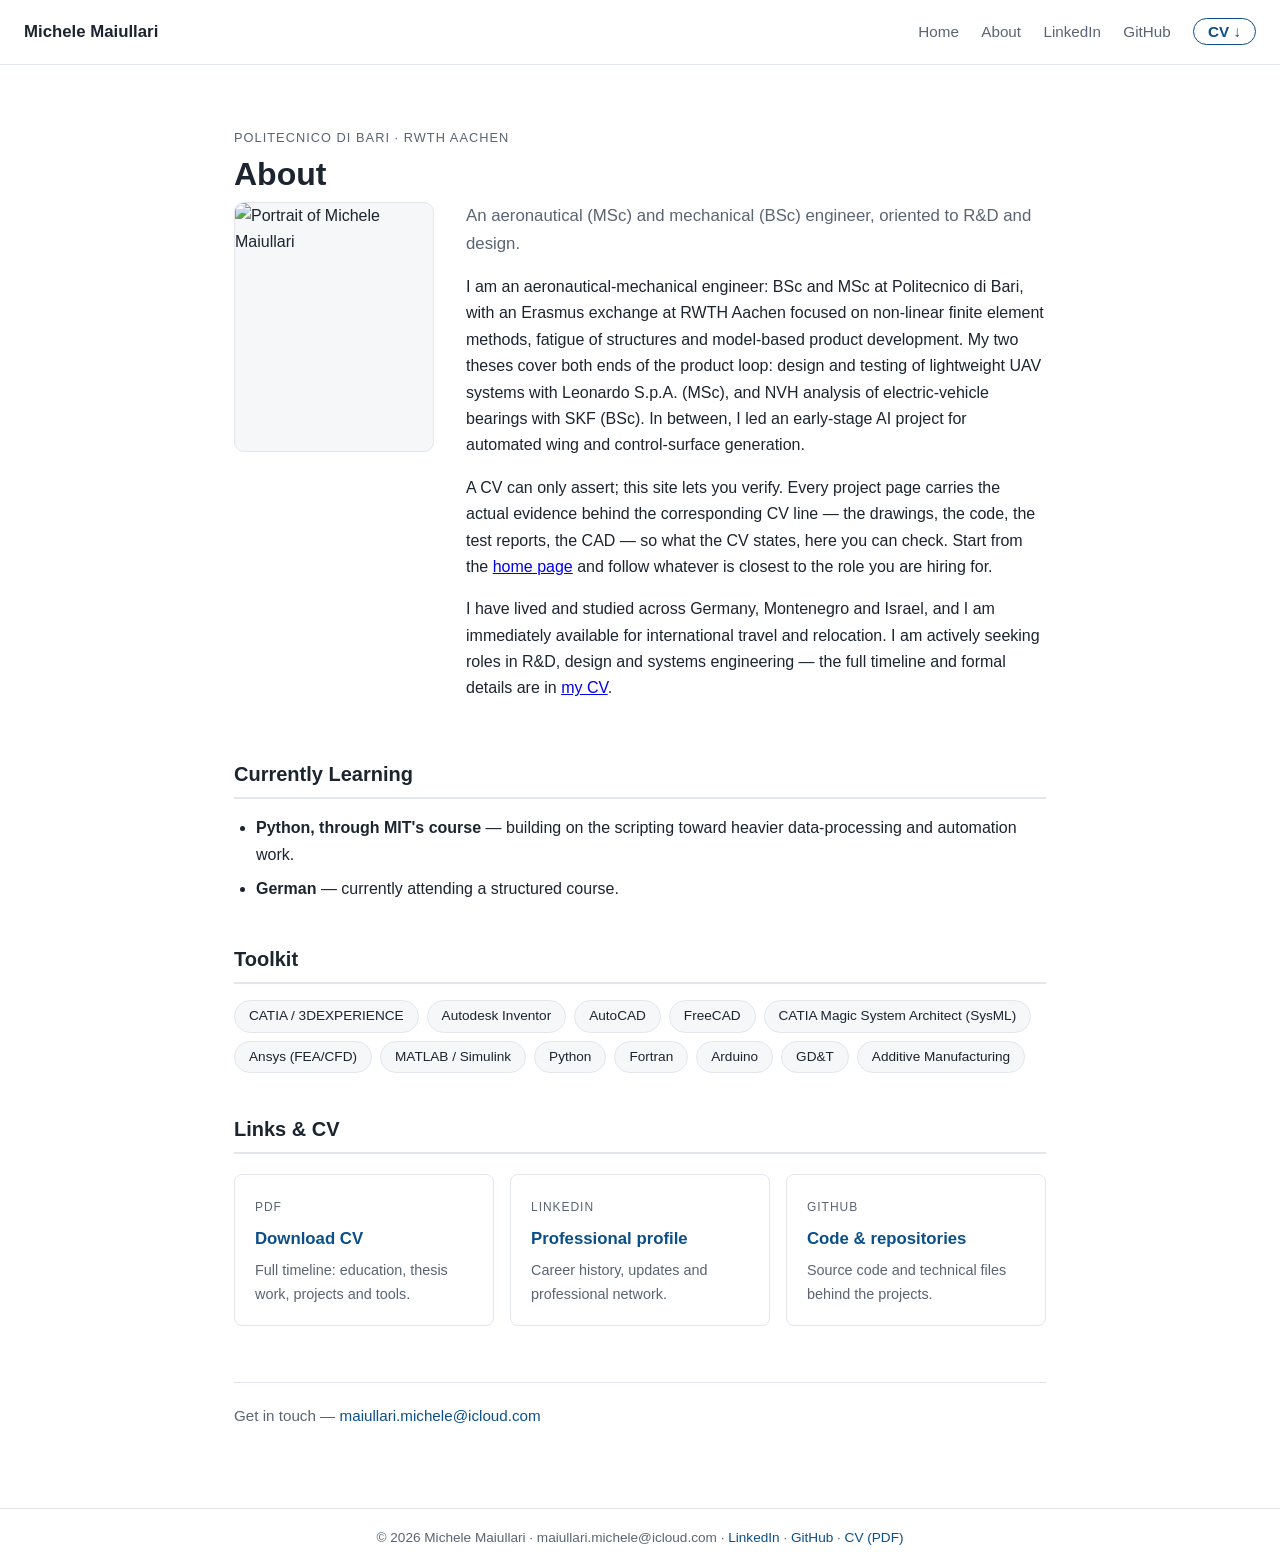
==== about.html @ ee55db24 "Add files via upload" ====
<!DOCTYPE html>
<html lang="en">
<head>
  <meta charset="UTF-8">
  <meta name="viewport" content="width=device-width, initial-scale=1.0">
  <meta name="description" content="About Michele Maiullari — aeronautical-mechanical engineer (MSc Politecnico di Bari, Erasmus RWTH Aachen). R&D, design and systems engineering, with a portfolio of verifiable project evidence.">
  <title>About — Michele Maiullari</title>
  <link rel="icon" type="image/svg+xml" href="assets/favicon.svg">
  <meta property="og:title" content="About — Michele Maiullari">
  <meta property="og:description" content="About Michele Maiullari — aeronautical-mechanical engineer (MSc Politecnico di Bari, Erasmus RWTH Aachen). R&D, design and systems engineering, with a portfolio of verifiable project evidence.">
  <meta property="og:type" content="website">
  <meta property="og:url" content="https://michelemaiullari.github.io/">
  <meta property="og:site_name" content="Michele Maiullari — Portfolio">
  <meta name="twitter:card" content="summary">
  <link rel="stylesheet" href="styles.css">
</head>
<body>

  <header class="site-header">
    <a class="site-title" href="index.html">Michele Maiullari</a>
        <nav>
      <a href="index.html">Home</a>
      <a href="about.html">About</a>
      <a href="https://www.linkedin.com/in/michelemaiullari/" target="_blank" rel="noopener">LinkedIn</a>
      <a href="https://github.com/michelemaiullari" target="_blank" rel="noopener">GitHub</a>
      <a class="nav-cv" href="assets/CV_Michele_Maiullari.pdf" target="_blank" rel="noopener">CV&nbsp;&darr;</a>
    </nav>
  </header>

  <main>

    <p class="context-line">Politecnico di Bari &middot; RWTH Aachen</p>

    <h1>About</h1>

    <div class="about-head">
      <img class="portrait" src="assets/profile.jpg"
           alt="Portrait of Michele Maiullari" width="420" height="520">
      <div class="about-intro">
<p class="subtitle">
      An aeronautical (MSc) and mechanical (BSc) engineer, oriented to R&amp;D and design.
    </p>

    <p>
      I am an aeronautical-mechanical engineer: BSc and MSc at Politecnico di Bari,
      with an Erasmus exchange at RWTH Aachen focused on non-linear finite element
      methods, fatigue of structures and model-based product development. My two
      theses cover both ends of the product loop: design and testing of lightweight
      UAV systems with Leonardo S.p.A. (MSc), and NVH analysis of electric-vehicle
      bearings with SKF (BSc). In between, I led an early-stage AI project for
      automated wing and control-surface generation.
    </p>

    <p>
      A CV can only assert; this site lets you verify. Every project page carries
      the actual evidence behind the corresponding CV line &mdash; the drawings,
      the code, the test reports, the CAD &mdash; so what the CV states, here you
      can check. Start from the <a href="index.html">home page</a> and follow
      whatever is closest to the role you are hiring for.
    </p>

    <p>
      I have lived and studied across Germany, Montenegro and Israel, and I am
      immediately available for international travel and relocation. I am actively
      seeking roles in R&amp;D, design and systems engineering &mdash; the full
      timeline and formal details are in <a href="assets/CV_Michele_Maiullari.pdf" target="_blank" rel="noopener">my CV</a>.
    </p>
      </div>
    </div>

    <h2>Currently Learning</h2>
  
    <ul>
      <li>
        <strong>Python, through MIT's course</strong> &mdash;
        building on the scripting
        toward heavier data-processing and automation work.
      </li>
      <li>
        <strong>German</strong> &mdash; currently attending a structured course.
      </li>
    </ul>

    <h2>Toolkit</h2>
    <div class="skills">
      <span>CATIA / 3DEXPERIENCE</span>
      <span>Autodesk Inventor</span>
      <span>AutoCAD</span>
      <span>FreeCAD</span>
      <span>CATIA Magic System Architect (SysML)</span>
      <span>Ansys (FEA/CFD)</span>
      <span>MATLAB / Simulink</span>
      <span>Python</span>
      <span>Fortran</span>
      <span>Arduino</span>
      <span>GD&amp;T</span>
      <span>Additive Manufacturing</span>
    </div>

    <h2>Links &amp; CV</h2>
    <div class="cards">
      <a class="card" href="assets/CV_Michele_Maiullari.pdf" target="_blank" rel="noopener">
        <span class="card-tag">PDF</span>
        <h3>Download CV</h3>
        <p>Full timeline: education, thesis work, projects and tools.</p>
      </a>
      <a class="card" href="https://www.linkedin.com/in/michelemaiullari/" target="_blank" rel="noopener">
        <span class="card-tag">LinkedIn</span>
        <h3>Professional profile</h3>
        <p>Career history, updates and professional network.</p>
      </a>
      <a class="card" href="https://github.com/michelemaiullari" target="_blank" rel="noopener">
        <span class="card-tag">GitHub</span>
        <h3>Code &amp; repositories</h3>
        <p>Source code and technical files behind the projects.</p>
      </a>
    </div>

    <div class="contact-strip">
      Get in touch &mdash;
      <a href="mailto:maiullari.michele@icloud.com">maiullari.michele@icloud.com</a>
    </div>

  </main>

    <footer>
    &copy; 2026 Michele Maiullari &middot; maiullari.michele@icloud.com &middot;
    <a href="https://www.linkedin.com/in/michelemaiullari/" target="_blank" rel="noopener">LinkedIn</a> &middot;
    <a href="https://github.com/michelemaiullari" target="_blank" rel="noopener">GitHub</a> &middot;
    <a href="assets/CV_Michele_Maiullari.pdf" target="_blank" rel="noopener">CV (PDF)</a>
  </footer>

</body>
</html>
---- styles.css ----
/* ============================================================
   Portfolio site — shared stylesheet
   File location: repository ROOT (next to index.html)
   ============================================================ */

:root {
  --accent: #0b4f8a;        /* aerospace navy */
  --ink: #1c2430;
  --muted: #5a6472;
  --line: #e3e7ec;
  --bg: #ffffff;
  --bg-soft: #f5f7f9;
  --banner-bg: #fff8e6;
  --banner-border: #e3c36a;
}

* { box-sizing: border-box; }

body {
  margin: 0;
  font-family: -apple-system, BlinkMacSystemFont, "Segoe UI", Roboto, Helvetica, Arial, sans-serif;
  color: var(--ink);
  background: var(--bg);
  line-height: 1.65;
}

/* ---------- Header / navigation ---------- */

.site-header {
  border-bottom: 1px solid var(--line);
  padding: 18px 24px;
  display: flex;
  justify-content: space-between;
  align-items: center;
  flex-wrap: wrap;
  gap: 10px;
}

.site-title {
  font-weight: 700;
  text-decoration: none;
  color: var(--ink);
  font-size: 1.05rem;
}

.site-header nav a {
  margin-left: 18px;
  text-decoration: none;
  color: var(--muted);
  font-size: 0.95rem;
}

.site-header nav a:hover { color: var(--accent); }

/* ---------- Page layout ---------- */

main {
  max-width: 860px;
  margin: 0 auto;
  padding: 40px 24px 80px;
}

.breadcrumb a {
  text-decoration: none;
  color: var(--muted);
  font-size: 0.9rem;
}

.breadcrumb a:hover { color: var(--accent); }

.context-line {
  color: var(--muted);
  text-transform: uppercase;
  letter-spacing: 0.08em;
  font-size: 0.8rem;
  margin: 22px 0 4px;
}

h1 {
  font-size: 2rem;
  line-height: 1.25;
  margin: 6px 0 8px;
}

.subtitle {
  color: var(--muted);
  font-size: 1.05rem;
  margin-top: 0;
}

h2 {
  font-size: 1.25rem;
  margin-top: 40px;
  border-bottom: 2px solid var(--line);
  padding-bottom: 6px;
}

ul { padding-left: 22px; }
li { margin-bottom: 8px; }

/* ---------- NDA / confidentiality banner ---------- */

.nda-banner {
  background: var(--banner-bg);
  border: 1px solid var(--banner-border);
  border-left: 5px solid var(--banner-border);
  border-radius: 6px;
  padding: 14px 18px;
  margin: 28px 0 8px;
  font-size: 0.95rem;
}

/* ---------- Skills chips ---------- */

.skills { display: flex; flex-wrap: wrap; gap: 8px; }

.skills span {
  background: var(--bg-soft);
  border: 1px solid var(--line);
  border-radius: 999px;
  padding: 4px 14px;
  font-size: 0.85rem;
  color: var(--ink);
}

/* ---------- Project gallery ---------- */

.gallery {
  display: grid;
  grid-template-columns: repeat(auto-fit, minmax(min(360px, 100%), 1fr));
  gap: 1.5rem;
  margin: 2rem 0;
}

.gallery figure {
  margin: 0;
  border: 1px solid #d9dee6;
  border-radius: 8px;
  overflow: hidden;
  background: #f7f9fb;
}

.gallery img {
  display: block;
  width: 100%;
  height: auto;
}

.gallery figcaption {
  padding: 0.6rem 1rem;
  font-size: 0.9rem;
  color: #5a6572;
  border-top: 1px solid #e6eaf0;
}

/* ---------- Notes and contact ---------- */

.muted-note {
  color: var(--muted);
  font-size: 0.9rem;
  font-style: italic;
}

.contact-strip {
  margin-top: 56px;
  padding-top: 20px;
  border-top: 1px solid var(--line);
  color: var(--muted);
  font-size: 0.95rem;
}

.contact-strip a { color: var(--accent); text-decoration: none; }
.contact-strip a:hover { text-decoration: underline; }

footer {
  border-top: 1px solid var(--line);
  color: var(--muted);
  text-align: center;
  padding: 18px;
  font-size: 0.85rem;
}

/* ---------- Homepage cards ---------- */

.cards {
  display: grid;
  grid-template-columns: repeat(auto-fit, minmax(240px, 1fr));
  gap: 16px;
  margin-top: 20px;
}

.card {
  display: block;
  border: 1px solid var(--line);
  border-radius: 8px;
  padding: 18px 20px;
  text-decoration: none;
  color: var(--ink);
  background: var(--bg);
  transition: border-color .15s ease, box-shadow .15s ease;
}

.card:hover {
  border-color: var(--accent);
  box-shadow: 0 2px 10px rgba(11, 79, 138, 0.08);
}

.card-tag {
  font-size: 0.75rem;
  text-transform: uppercase;
  letter-spacing: 0.08em;
  color: var(--muted);
}

.card h3 {
  margin: 6px 0;
  font-size: 1.05rem;
  color: var(--accent);
}

.card p {
  margin: 0;
  font-size: 0.9rem;
  color: var(--muted);
}

/* ---------- Nav: chip CV ---------- */

.site-header nav a.nav-cv {
  border: 1.5px solid var(--accent);
  color: var(--accent);
  padding: 4px 14px;
  border-radius: 999px;
  font-weight: 600;
}

.site-header nav a.nav-cv:hover {
  background: var(--accent);
  color: #fff;
}

/* ---------- Footer link ---------- */

footer a { color: var(--accent); text-decoration: none; }
footer a:hover { text-decoration: underline; }

/* ---------- About: foto profilo ---------- */

.about-head {
  display: flex;
  gap: 32px;
  align-items: flex-start;
  flex-wrap: wrap;
  margin-bottom: 10px;
}

.portrait {
  width: 200px;
  height: 250px;
  object-fit: cover;
  object-position: center 20%;
  border-radius: 10px;
  border: 1px solid var(--line);
  background: var(--bg-soft);
}

.about-intro { flex: 1 1 320px; }
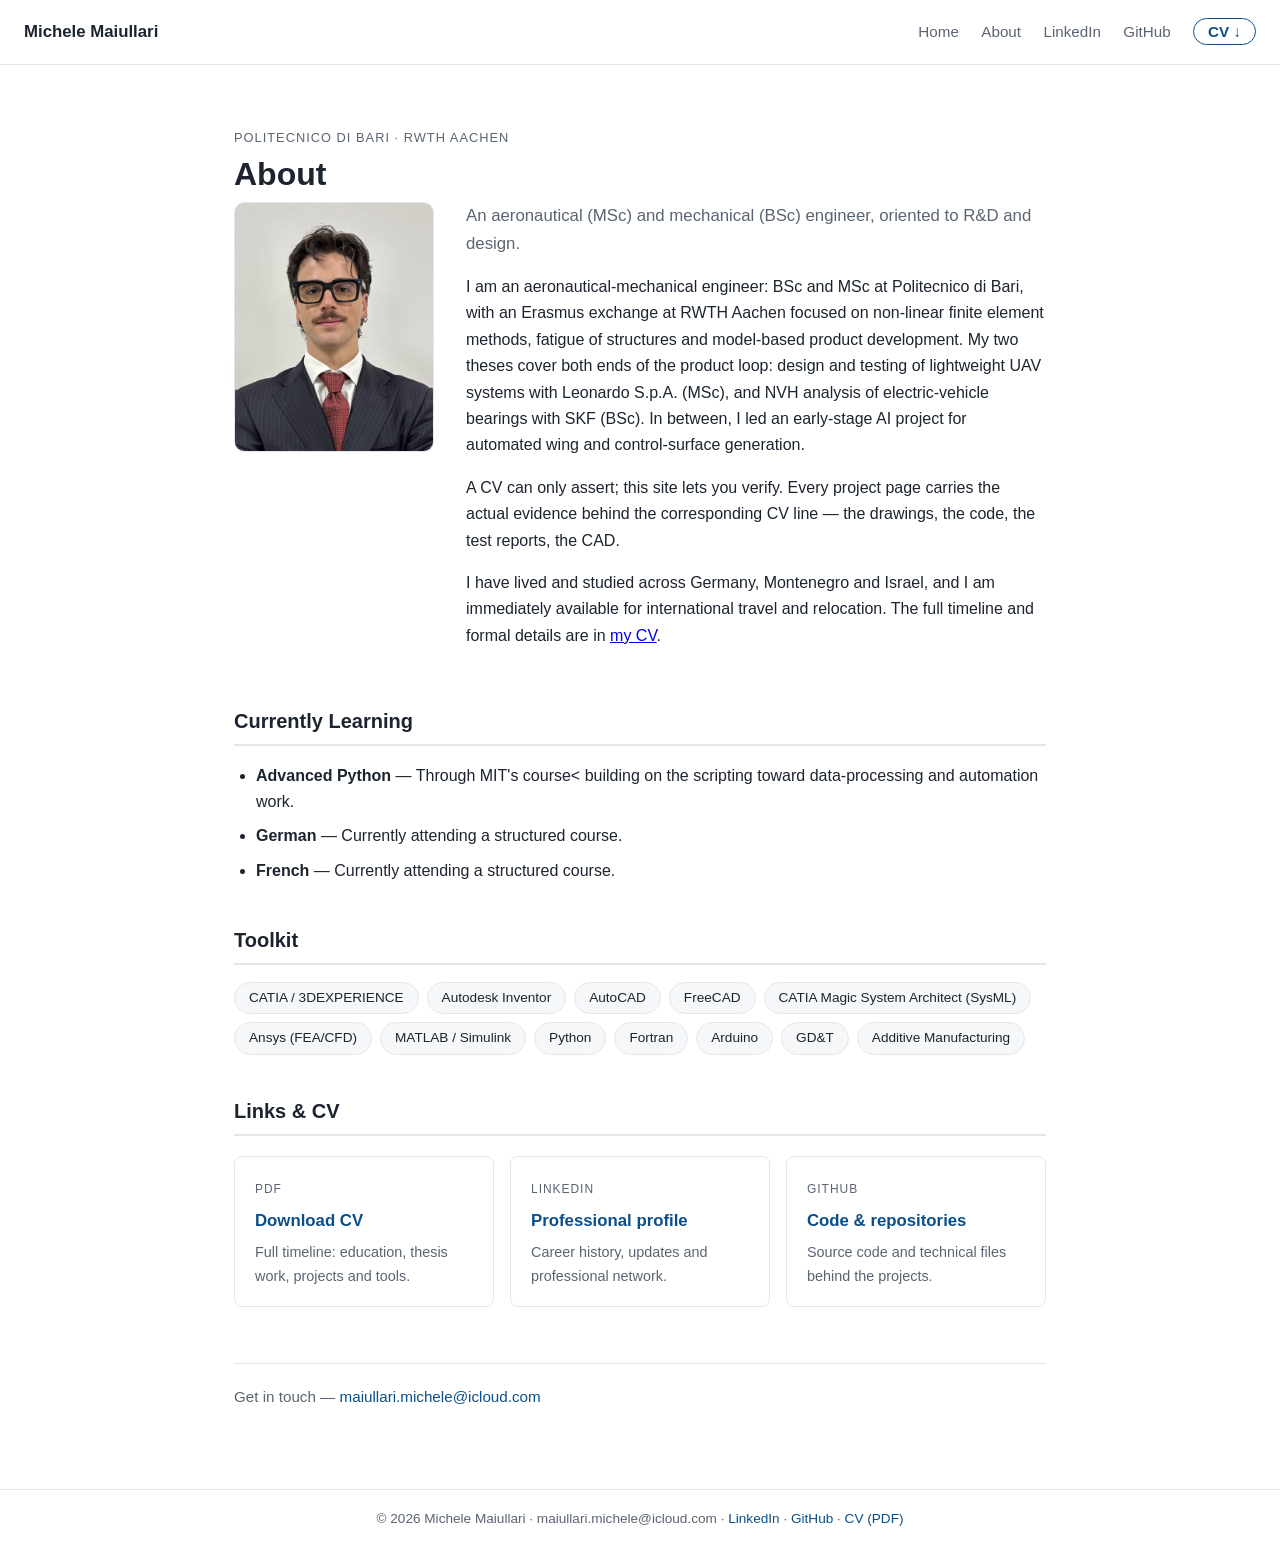
==== commit f7ace518: "Update about.html" ====
--- a/about.html
+++ b/about.html
@@ -54,15 +54,12 @@
     <p>
       A CV can only assert; this site lets you verify. Every project page carries
       the actual evidence behind the corresponding CV line &mdash; the drawings,
-      the code, the test reports, the CAD &mdash; so what the CV states, here you
-      can check. Start from the <a href="index.html">home page</a> and follow
-      whatever is closest to the role you are hiring for.
+      the code, the test reports, the CAD.
     </p>
 
     <p>
       I have lived and studied across Germany, Montenegro and Israel, and I am
-      immediately available for international travel and relocation. I am actively
-      seeking roles in R&amp;D, design and systems engineering &mdash; the full
+      immediately available for international travel and relocation. The full
       timeline and formal details are in <a href="assets/CV_Michele_Maiullari.pdf" target="_blank" rel="noopener">my CV</a>.
     </p>
       </div>
@@ -72,12 +69,16 @@
   
     <ul>
       <li>
-        <strong>Python, through MIT's course</strong> &mdash;
-        building on the scripting
-        toward heavier data-processing and automation work.
+        <strong>Advanced Python</strong> &mdash;
+        Through MIT's course< building on the scripting
+        toward data-processing and automation work.
       </li>
       <li>
-        <strong>German</strong> &mdash; currently attending a structured course.
+        <strong>German</strong> &mdash; Currently attending a structured course.
+      </li>
+
+      <li>
+        <strong>French</strong> &mdash; Currently attending a structured course.
       </li>
     </ul>
 
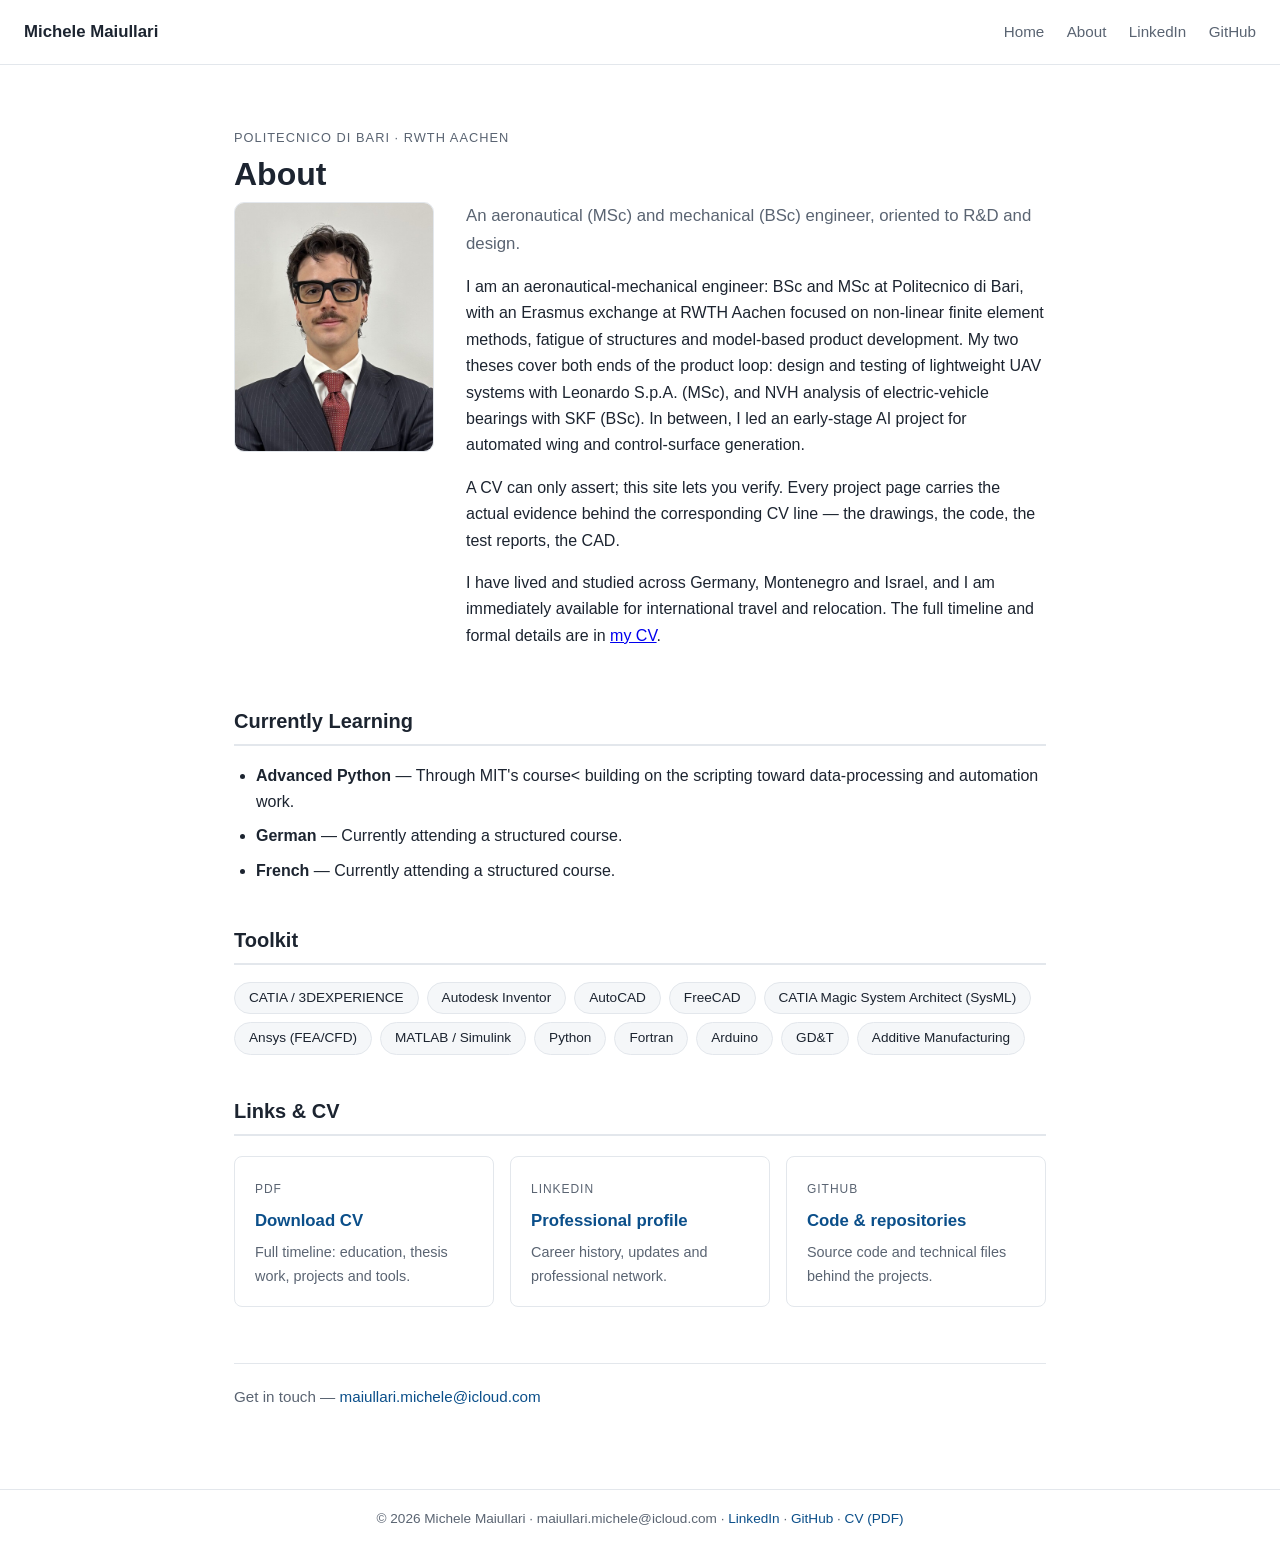
==== commit 8c957802: "Update about.html" ====
--- a/about.html
+++ b/about.html
@@ -23,7 +23,6 @@
       <a href="about.html">About</a>
       <a href="https://www.linkedin.com/in/michelemaiullari/" target="_blank" rel="noopener">LinkedIn</a>
       <a href="https://github.com/michelemaiullari" target="_blank" rel="noopener">GitHub</a>
-      <a class="nav-cv" href="assets/CV_Michele_Maiullari.pdf" target="_blank" rel="noopener">CV&nbsp;&darr;</a>
     </nav>
   </header>
 
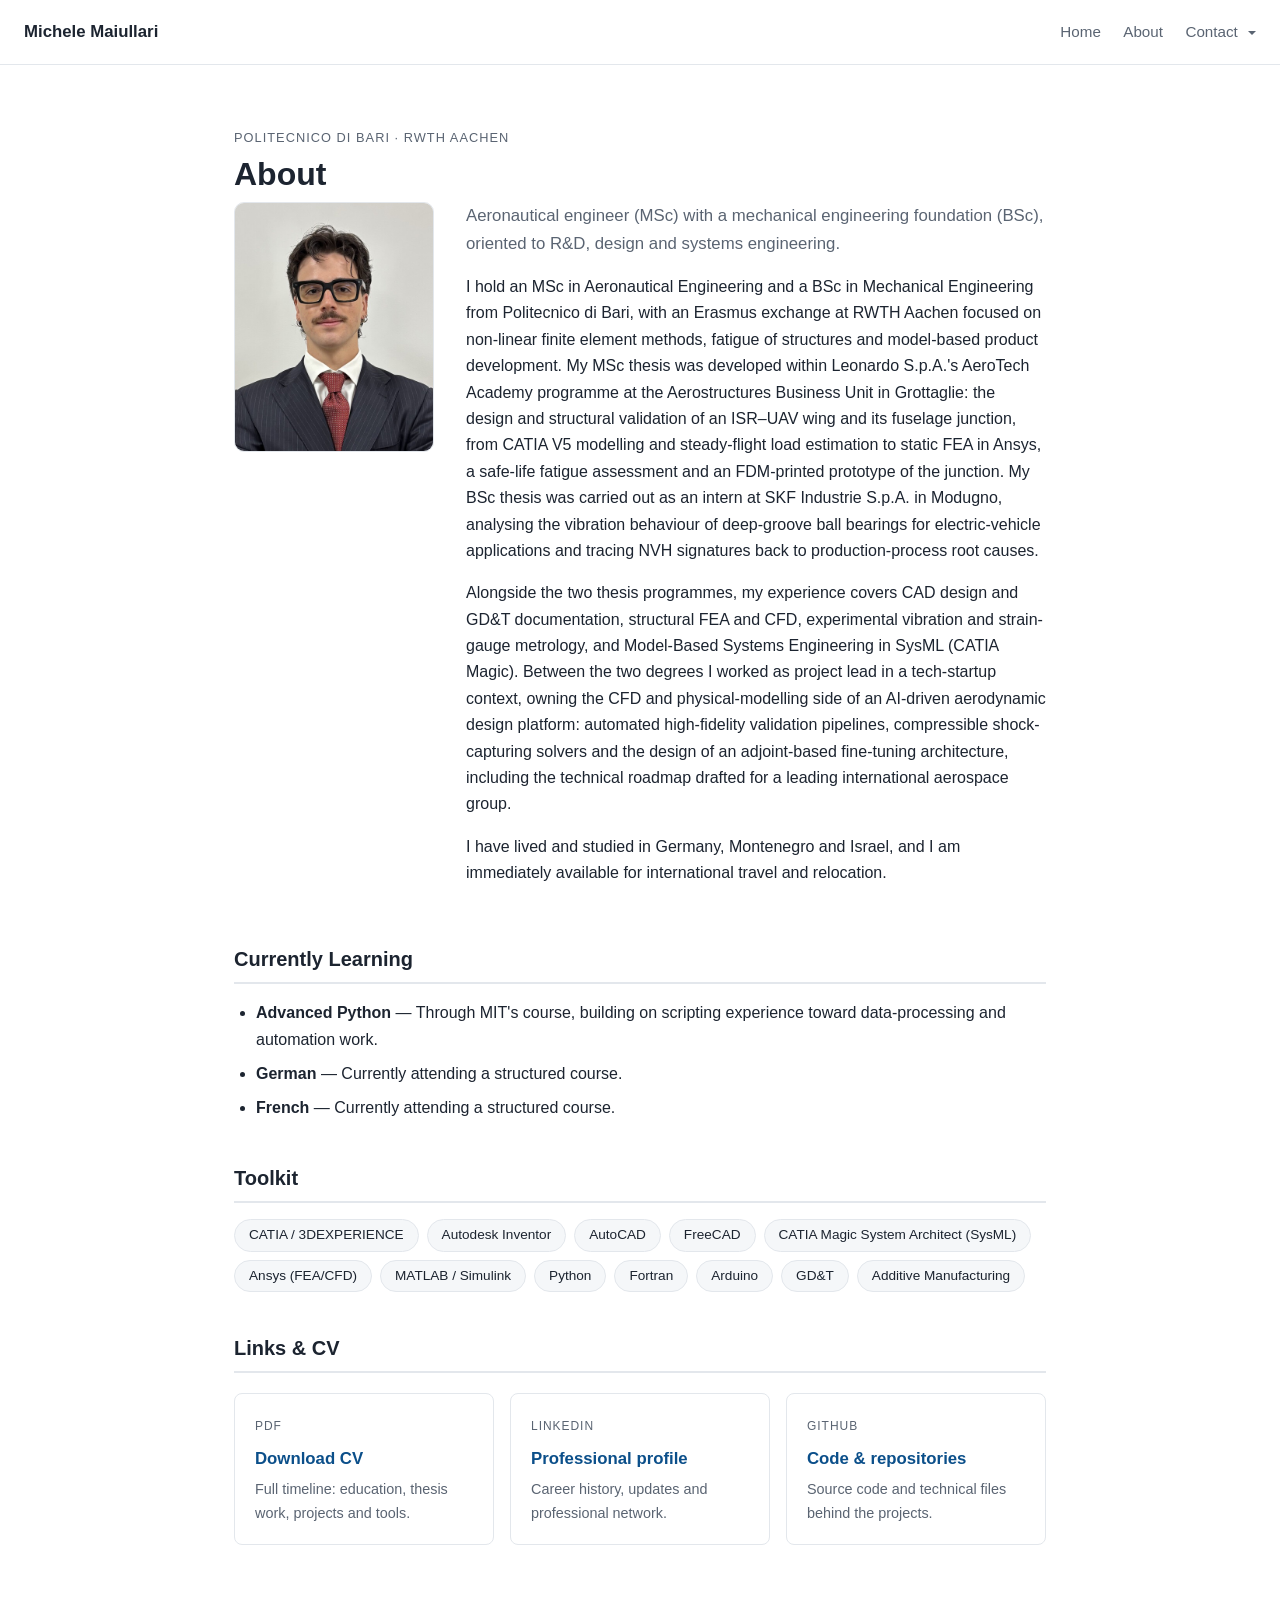
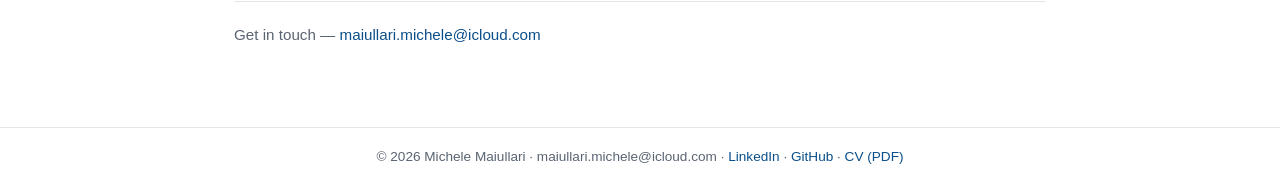
==== commit 8a82969b: "Add files via upload" ====
--- a/about.html
+++ b/about.html
@@ -3,11 +3,11 @@
 <head>
   <meta charset="UTF-8">
   <meta name="viewport" content="width=device-width, initial-scale=1.0">
-  <meta name="description" content="About Michele Maiullari — aeronautical-mechanical engineer (MSc Politecnico di Bari, Erasmus RWTH Aachen). R&D, design and systems engineering, with a portfolio of verifiable project evidence.">
+  <meta name="description" content="About Michele Maiullari — aeronautical engineer (MSc, Politecnico di Bari) with a mechanical engineering foundation (BSc) and an Erasmus exchange at RWTH Aachen. Design, structural analysis and systems engineering experience across aerospace and industrial R&D.">
   <title>About — Michele Maiullari</title>
   <link rel="icon" type="image/svg+xml" href="assets/favicon.svg">
   <meta property="og:title" content="About — Michele Maiullari">
-  <meta property="og:description" content="About Michele Maiullari — aeronautical-mechanical engineer (MSc Politecnico di Bari, Erasmus RWTH Aachen). R&D, design and systems engineering, with a portfolio of verifiable project evidence.">
+  <meta property="og:description" content="About Michele Maiullari — aeronautical engineer (MSc, Politecnico di Bari) with a mechanical engineering foundation (BSc) and an Erasmus exchange at RWTH Aachen. Design, structural analysis and systems engineering experience across aerospace and industrial R&D.">
   <meta property="og:type" content="website">
   <meta property="og:url" content="https://michelemaiullari.github.io/">
   <meta property="og:site_name" content="Michele Maiullari — Portfolio">
@@ -18,11 +18,19 @@
 
   <header class="site-header">
     <a class="site-title" href="index.html">Michele Maiullari</a>
-        <nav>
+    <nav>
       <a href="index.html">Home</a>
       <a href="about.html">About</a>
-      <a href="https://www.linkedin.com/in/michelemaiullari/" target="_blank" rel="noopener">LinkedIn</a>
-      <a href="https://github.com/michelemaiullari" target="_blank" rel="noopener">GitHub</a>
+      <div class="nav-contact">
+        <button class="nav-contact-toggle" type="button" aria-expanded="false" aria-controls="contact-menu">
+          Contact
+        </button>
+        <div class="nav-contact-menu" id="contact-menu">
+          <a href="https://www.linkedin.com/in/michelemaiullari/" target="_blank" rel="noopener">LinkedIn</a>
+          <a href="https://github.com/michelemaiullari" target="_blank" rel="noopener">GitHub</a>
+          <a href="mailto:maiullari.michele@icloud.com">Contact me</a>
+        </div>
+      </div>
     </nav>
   </header>
 
@@ -36,41 +44,57 @@
       <img class="portrait" src="assets/profile.jpg"
            alt="Portrait of Michele Maiullari" width="420" height="520">
       <div class="about-intro">
-<p class="subtitle">
-      An aeronautical (MSc) and mechanical (BSc) engineer, oriented to R&amp;D and design.
-    </p>
+        <p class="subtitle">
+          Aeronautical engineer (MSc) with a mechanical engineering
+          foundation (BSc), oriented to R&amp;D, design and systems
+          engineering.
+        </p>
 
-    <p>
-      I am an aeronautical-mechanical engineer: BSc and MSc at Politecnico di Bari,
-      with an Erasmus exchange at RWTH Aachen focused on non-linear finite element
-      methods, fatigue of structures and model-based product development. My two
-      theses cover both ends of the product loop: design and testing of lightweight
-      UAV systems with Leonardo S.p.A. (MSc), and NVH analysis of electric-vehicle
-      bearings with SKF (BSc). In between, I led an early-stage AI project for
-      automated wing and control-surface generation.
-    </p>
+        <p>
+          I hold an MSc in Aeronautical Engineering and a BSc in Mechanical
+          Engineering from Politecnico di Bari, with an Erasmus exchange at
+          RWTH Aachen focused on non-linear finite element methods, fatigue
+          of structures and model-based product development. My MSc thesis
+          was developed within Leonardo S.p.A.'s AeroTech Academy programme
+          at the Aerostructures Business Unit in Grottaglie: the design and
+          structural validation of an ISR&ndash;UAV wing and its fuselage
+          junction, from CATIA V5 modelling and steady-flight load
+          estimation to static FEA in Ansys, a safe-life fatigue assessment
+          and an FDM-printed prototype of the junction. My BSc thesis was
+          carried out as an intern at SKF Industrie S.p.A. in Modugno,
+          analysing the vibration behaviour of deep-groove ball bearings
+          for electric-vehicle applications and tracing NVH signatures back
+          to production-process root causes.
+        </p>
 
-    <p>
-      A CV can only assert; this site lets you verify. Every project page carries
-      the actual evidence behind the corresponding CV line &mdash; the drawings,
-      the code, the test reports, the CAD.
-    </p>
+        <p>
+          Alongside the two thesis programmes, my experience covers CAD
+          design and GD&amp;T documentation, structural FEA and CFD,
+          experimental vibration and strain-gauge metrology, and
+          Model-Based Systems Engineering in SysML (CATIA Magic). Between
+          the two degrees I worked as project lead in a tech-startup
+          context, owning the CFD and physical-modelling side of an
+          AI-driven aerodynamic design platform: automated high-fidelity
+          validation pipelines, compressible shock-capturing solvers and
+          the design of an adjoint-based fine-tuning architecture,
+          including the technical roadmap drafted for a leading
+          international aerospace group.
+        </p>
 
-    <p>
-      I have lived and studied across Germany, Montenegro and Israel, and I am
-      immediately available for international travel and relocation. The full
-      timeline and formal details are in <a href="assets/CV_Michele_Maiullari.pdf" target="_blank" rel="noopener">my CV</a>.
-    </p>
+        <p>
+          I have lived and studied in Germany, Montenegro and Israel, and I
+          am immediately available for international travel and relocation.
+        </p>
       </div>
     </div>
 
     <h2>Currently Learning</h2>
-  
+
     <ul>
       <li>
         <strong>Advanced Python</strong> &mdash;
-        Through MIT's course< building on the scripting
-        toward data-processing and automation work.
+        Through MIT's course, building on scripting experience toward
+        data-processing and automation work.
       </li>
       <li>
         <strong>German</strong> &mdash; Currently attending a structured course.
@@ -123,12 +147,46 @@
 
   </main>
 
-    <footer>
+  <footer>
     &copy; 2026 Michele Maiullari &middot; maiullari.michele@icloud.com &middot;
     <a href="https://www.linkedin.com/in/michelemaiullari/" target="_blank" rel="noopener">LinkedIn</a> &middot;
     <a href="https://github.com/michelemaiullari" target="_blank" rel="noopener">GitHub</a> &middot;
     <a href="assets/CV_Michele_Maiullari.pdf" target="_blank" rel="noopener">CV (PDF)</a>
   </footer>
 
+  <script>
+  (function () {
+    var box = document.querySelector('.nav-contact');
+    var toggle = document.querySelector('.nav-contact-toggle');
+    if (!box || !toggle) { return; }
+    function setOpen(open) {
+      box.classList.toggle('open', open);
+      toggle.setAttribute('aria-expanded', open ? 'true' : 'false');
+    }
+    toggle.addEventListener('click', function (e) {
+      e.preventDefault();
+      e.stopPropagation();
+      setOpen(!box.classList.contains('open'));
+    });
+    document.addEventListener('click', function (e) {
+      if (!box.contains(e.target)) { setOpen(false); }
+    });
+    document.addEventListener('keydown', function (e) {
+      if (e.key === 'Escape') {
+        setOpen(false);
+        toggle.blur();
+      }
+    });
+    box.addEventListener('focusout', function (e) {
+      if (box.contains(e.relatedTarget)) { return; }
+      setOpen(false);
+    });
+    if (window.matchMedia && window.matchMedia('(hover: hover) and (pointer: fine)').matches) {
+      box.addEventListener('mouseenter', function () { setOpen(true); });
+      box.addEventListener('mouseleave', function () { setOpen(false); });
+    }
+  })();
+  </script>
+
 </body>
 </html>
--- a/styles.css
+++ b/styles.css
@@ -34,6 +34,12 @@
   align-items: center;
   flex-wrap: wrap;
   gap: 10px;
+  /* Always-on-top navigation: same look, same size, same colours —
+     the bar simply stays visible and interactive while scrolling. */
+  position: sticky;
+  top: 0;
+  z-index: 1000;
+  background: var(--bg);
 }
 
 .site-title {
@@ -51,6 +57,96 @@
 }
 
 .site-header nav a:hover { color: var(--accent); }
+
+/* ---------- Nav: "Contact" dropdown ---------- */
+
+.nav-contact {
+  position: relative;
+  display: inline-block;
+  margin-left: 18px;
+}
+
+.nav-contact-toggle {
+  background: none;
+  border: none;
+  padding: 0;
+  margin: 0;
+  font-family: inherit;
+  font-size: 0.95rem;
+  line-height: 1.65;
+  color: var(--muted);
+  cursor: pointer;
+  appearance: none;
+  -webkit-appearance: none;
+}
+
+.nav-contact-toggle:hover,
+.nav-contact.open .nav-contact-toggle { color: var(--accent); }
+
+.nav-contact-toggle::after {
+  content: "";
+  display: inline-block;
+  width: 0;
+  height: 0;
+  margin-left: 6px;
+  vertical-align: middle;
+  border-left: 4px solid transparent;
+  border-right: 4px solid transparent;
+  border-top: 4px solid currentColor;
+}
+
+.nav-contact.open .nav-contact-toggle::after { transform: rotate(180deg); }
+
+/* Invisible hover bridge over the 8px gap between toggle and menu, so on
+   desktop the pointer can travel from "Contact" into the menu without
+   triggering mouseleave. */
+.nav-contact::after {
+  content: "";
+  position: absolute;
+  top: 100%;
+  right: 0;
+  width: 180px;
+  height: 8px;
+}
+
+.nav-contact-menu {
+  position: absolute;
+  top: calc(100% + 8px);
+  right: 0;
+  min-width: 180px;
+  background: var(--bg);
+  border: 1px solid var(--line);
+  border-radius: 8px;
+  box-shadow: 0 8px 24px rgba(28, 36, 48, 0.12);
+  padding: 6px 0;
+  opacity: 0;
+  visibility: hidden;
+  pointer-events: none;
+  transform: translateY(-6px);
+  transition: opacity .15s ease, transform .15s ease;
+  z-index: 1100;
+}
+
+.nav-contact.open .nav-contact-menu {
+  opacity: 1;
+  visibility: visible;
+  pointer-events: auto;
+  transform: translateY(0);
+}
+
+.site-header .nav-contact-menu a {
+  display: block;
+  margin: 0;
+  padding: 8px 16px;
+  font-size: 0.9rem;
+  color: var(--ink);
+  white-space: nowrap;
+}
+
+.site-header .nav-contact-menu a:hover {
+  background: var(--bg-soft);
+  color: var(--accent);
+}
 
 /* ---------- Page layout ---------- */
 
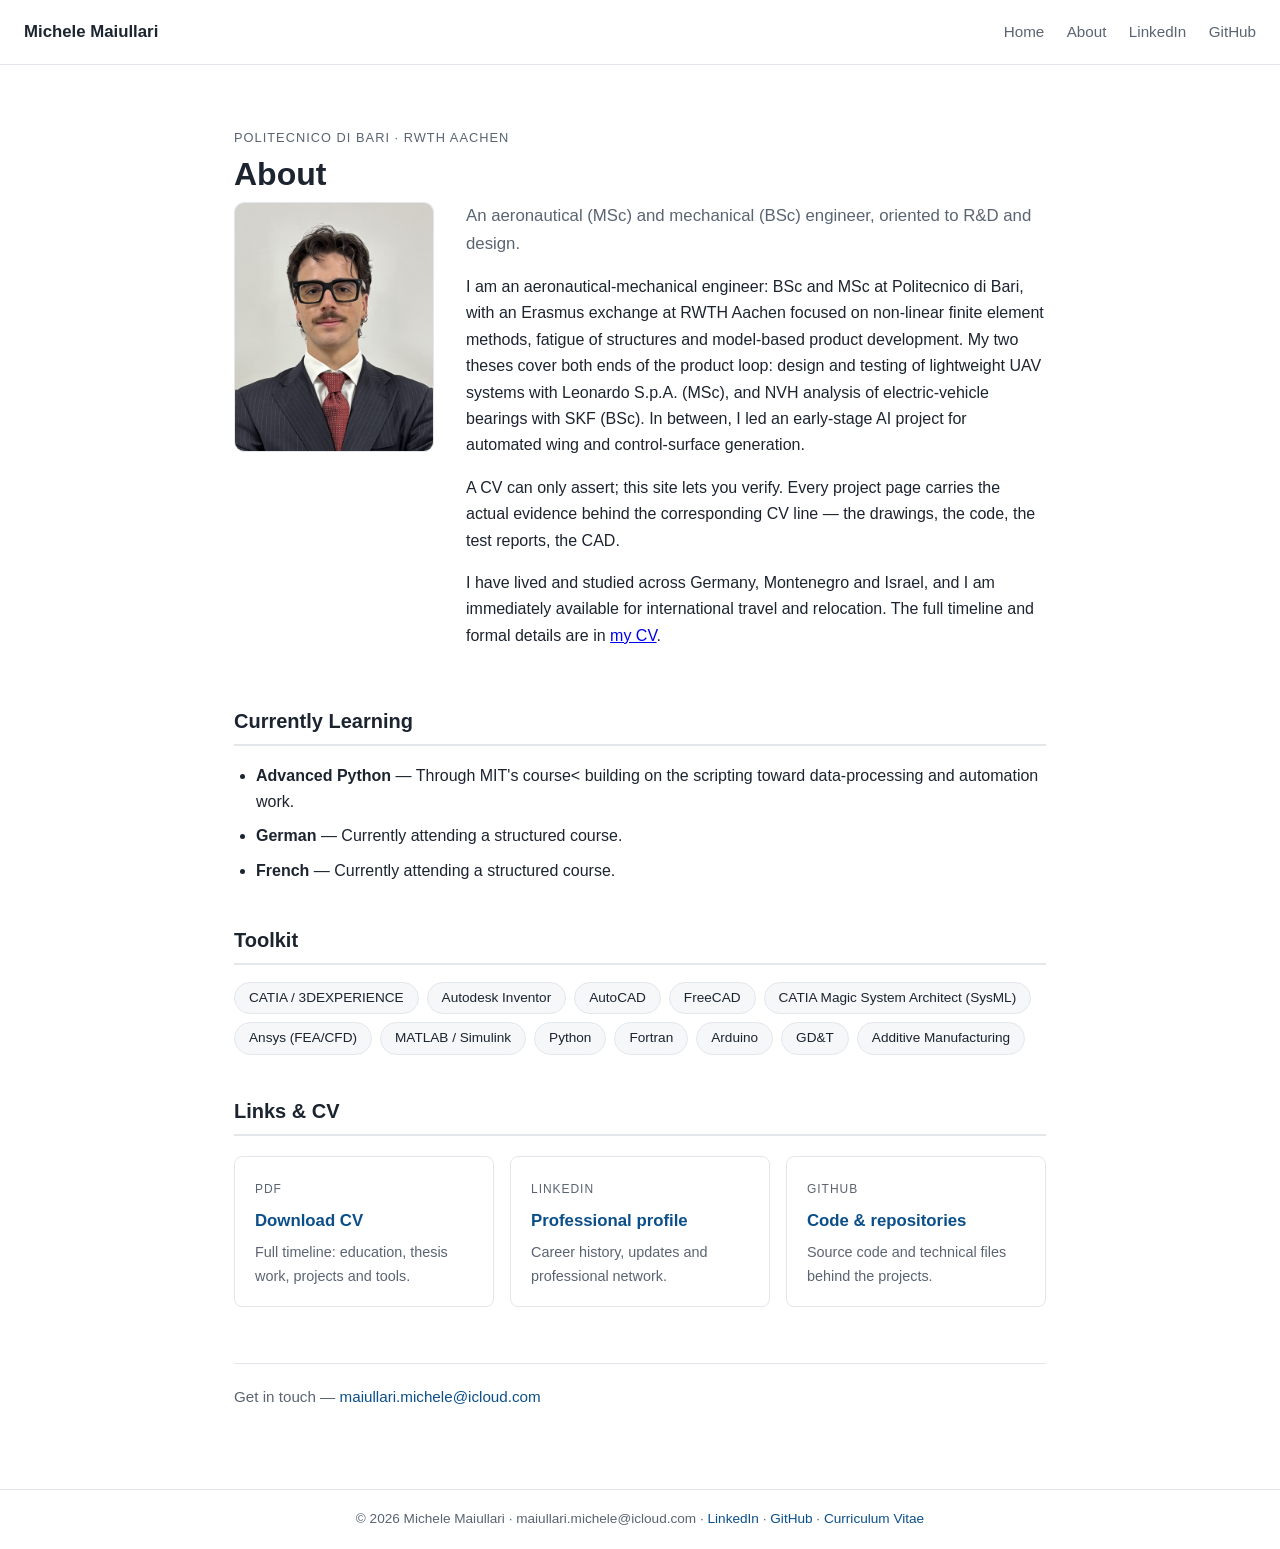
==== commit b3c453e3: "Add files via upload" ====
--- a/about.html
+++ b/about.html
@@ -3,34 +3,94 @@
 <head>
   <meta charset="UTF-8">
   <meta name="viewport" content="width=device-width, initial-scale=1.0">
-  <meta name="description" content="About Michele Maiullari — aeronautical engineer (MSc, Politecnico di Bari) with a mechanical engineering foundation (BSc) and an Erasmus exchange at RWTH Aachen. Design, structural analysis and systems engineering experience across aerospace and industrial R&D.">
+  <meta name="description" content="About Michele Maiullari — aeronautical-mechanical engineer (MSc Politecnico di Bari, Erasmus RWTH Aachen). R&D, design and systems engineering, with a portfolio of verifiable project evidence.">
   <title>About — Michele Maiullari</title>
   <link rel="icon" type="image/svg+xml" href="assets/favicon.svg">
   <meta property="og:title" content="About — Michele Maiullari">
-  <meta property="og:description" content="About Michele Maiullari — aeronautical engineer (MSc, Politecnico di Bari) with a mechanical engineering foundation (BSc) and an Erasmus exchange at RWTH Aachen. Design, structural analysis and systems engineering experience across aerospace and industrial R&D.">
+  <meta property="og:description" content="About Michele Maiullari — aeronautical-mechanical engineer (MSc Politecnico di Bari, Erasmus RWTH Aachen). R&D, design and systems engineering, with a portfolio of verifiable project evidence.">
   <meta property="og:type" content="website">
   <meta property="og:url" content="https://michelemaiullari.github.io/">
   <meta property="og:site_name" content="Michele Maiullari — Portfolio">
   <meta name="twitter:card" content="summary">
   <link rel="stylesheet" href="styles.css">
+
+  <!-- Image lightbox (page-local block; to be moved into the shared stylesheet
+       once approved site-wide). Click any content image to zoom it in place. -->
+  <style>
+    main img { cursor: zoom-in; }
+
+    html.lb-lock,
+    html.lb-lock body { overflow: hidden; }
+
+    /* Uniform dark backdrop behind the enlarged image */
+    .lb-overlay {
+      position: fixed;
+      inset: 0;
+      z-index: 999999;
+      display: flex;
+      align-items: center;
+      justify-content: center;
+      background: rgba(0, 0, 0, .78);
+      opacity: 0;
+      transition: opacity .25s ease;
+      -webkit-user-select: none;
+      user-select: none;
+    }
+    .lb-overlay.lb-open { opacity: 1; }
+
+    /* Frame that traces the image shape: ~3 mm white edge, rounded corners */
+    .lb-frame {
+      position: relative;
+      box-sizing: content-box;
+      border: 3mm solid #fff;
+      border-radius: var(--lb-radius, 23px);
+      background: #fff;
+      overflow: hidden;
+      line-height: 0;
+      box-shadow: 0 24px 80px rgba(0, 0, 0, .5);
+      will-change: transform;
+    }
+    .lb-frame img {
+      display: block;
+      width: auto;
+      height: auto;
+      max-width: calc(100vw - 6mm - 96px);
+      max-height: calc(100vh - 6mm - 80px);
+    }
+
+    .lb-close {
+      position: absolute;
+      top: 18px;
+      right: 18px;
+      width: 46px;
+      height: 46px;
+      padding: 0;
+      border: 1px solid rgba(255, 255, 255, .45);
+      border-radius: 50%;
+      background: rgba(0, 0, 0, .35);
+      color: #fff;
+      font: 500 26px/44px system-ui, sans-serif;
+      text-align: center;
+      cursor: pointer;
+    }
+    .lb-close:hover,
+    .lb-close:focus-visible { background: rgba(0, 0, 0, .65); }
+
+    @media (prefers-reduced-motion: reduce) {
+      .lb-overlay { transition: none; }
+      .lb-frame { transition: none !important; }
+    }
+  </style>
 </head>
 <body>
 
   <header class="site-header">
     <a class="site-title" href="index.html">Michele Maiullari</a>
-    <nav>
+        <nav>
       <a href="index.html">Home</a>
       <a href="about.html">About</a>
-      <div class="nav-contact">
-        <button class="nav-contact-toggle" type="button" aria-expanded="false" aria-controls="contact-menu">
-          Contact
-        </button>
-        <div class="nav-contact-menu" id="contact-menu">
-          <a href="https://www.linkedin.com/in/michelemaiullari/" target="_blank" rel="noopener">LinkedIn</a>
-          <a href="https://github.com/michelemaiullari" target="_blank" rel="noopener">GitHub</a>
-          <a href="mailto:maiullari.michele@icloud.com">Contact me</a>
-        </div>
-      </div>
+      <a href="https://www.linkedin.com/in/michelemaiullari/" target="_blank" rel="noopener">LinkedIn</a>
+      <a href="https://github.com/michelemaiullari" target="_blank" rel="noopener">GitHub</a>
     </nav>
   </header>
 
@@ -44,57 +104,41 @@
       <img class="portrait" src="assets/profile.jpg"
            alt="Portrait of Michele Maiullari" width="420" height="520">
       <div class="about-intro">
-        <p class="subtitle">
-          Aeronautical engineer (MSc) with a mechanical engineering
-          foundation (BSc), oriented to R&amp;D, design and systems
-          engineering.
-        </p>
-
-        <p>
-          I hold an MSc in Aeronautical Engineering and a BSc in Mechanical
-          Engineering from Politecnico di Bari, with an Erasmus exchange at
-          RWTH Aachen focused on non-linear finite element methods, fatigue
-          of structures and model-based product development. My MSc thesis
-          was developed within Leonardo S.p.A.'s AeroTech Academy programme
-          at the Aerostructures Business Unit in Grottaglie: the design and
-          structural validation of an ISR&ndash;UAV wing and its fuselage
-          junction, from CATIA V5 modelling and steady-flight load
-          estimation to static FEA in Ansys, a safe-life fatigue assessment
-          and an FDM-printed prototype of the junction. My BSc thesis was
-          carried out as an intern at SKF Industrie S.p.A. in Modugno,
-          analysing the vibration behaviour of deep-groove ball bearings
-          for electric-vehicle applications and tracing NVH signatures back
-          to production-process root causes.
-        </p>
-
-        <p>
-          Alongside the two thesis programmes, my experience covers CAD
-          design and GD&amp;T documentation, structural FEA and CFD,
-          experimental vibration and strain-gauge metrology, and
-          Model-Based Systems Engineering in SysML (CATIA Magic). Between
-          the two degrees I worked as project lead in a tech-startup
-          context, owning the CFD and physical-modelling side of an
-          AI-driven aerodynamic design platform: automated high-fidelity
-          validation pipelines, compressible shock-capturing solvers and
-          the design of an adjoint-based fine-tuning architecture,
-          including the technical roadmap drafted for a leading
-          international aerospace group.
-        </p>
-
-        <p>
-          I have lived and studied in Germany, Montenegro and Israel, and I
-          am immediately available for international travel and relocation.
-        </p>
+<p class="subtitle">
+      An aeronautical (MSc) and mechanical (BSc) engineer, oriented to R&amp;D and design.
+    </p>
+
+    <p>
+      I am an aeronautical-mechanical engineer: BSc and MSc at Politecnico di Bari,
+      with an Erasmus exchange at RWTH Aachen focused on non-linear finite element
+      methods, fatigue of structures and model-based product development. My two
+      theses cover both ends of the product loop: design and testing of lightweight
+      UAV systems with Leonardo S.p.A. (MSc), and NVH analysis of electric-vehicle
+      bearings with SKF (BSc). In between, I led an early-stage AI project for
+      automated wing and control-surface generation.
+    </p>
+
+    <p>
+      A CV can only assert; this site lets you verify. Every project page carries
+      the actual evidence behind the corresponding CV line &mdash; the drawings,
+      the code, the test reports, the CAD.
+    </p>
+
+    <p>
+      I have lived and studied across Germany, Montenegro and Israel, and I am
+      immediately available for international travel and relocation. The full
+      timeline and formal details are in <a href="assets/CV_Michele_Maiullari.pdf" target="_blank" rel="noopener">my CV</a>.
+    </p>
       </div>
     </div>
 
     <h2>Currently Learning</h2>
-
+  
     <ul>
       <li>
         <strong>Advanced Python</strong> &mdash;
-        Through MIT's course, building on scripting experience toward
-        data-processing and automation work.
+        Through MIT's course< building on the scripting
+        toward data-processing and automation work.
       </li>
       <li>
         <strong>German</strong> &mdash; Currently attending a structured course.
@@ -147,46 +191,161 @@
 
   </main>
 
-  <footer>
+    <footer>
     &copy; 2026 Michele Maiullari &middot; maiullari.michele@icloud.com &middot;
     <a href="https://www.linkedin.com/in/michelemaiullari/" target="_blank" rel="noopener">LinkedIn</a> &middot;
     <a href="https://github.com/michelemaiullari" target="_blank" rel="noopener">GitHub</a> &middot;
-    <a href="assets/CV_Michele_Maiullari.pdf" target="_blank" rel="noopener">CV (PDF)</a>
+    <a href="assets/CV_Michele_Maiullari.pdf" target="_blank" rel="noopener">Curriculum Vitae</a>
   </footer>
 
+
+  <!-- Image lightbox behaviour (page-local block; to be moved to a shared asset
+       once approved site-wide). No dependencies, no new tabs: the image zooms
+       in place over a uniformly darkened page, inside a white ~3 mm frame with
+       rounded corners matching the image, capped at native resolution so it
+       stays sharp. Closes on backdrop click, close button or Escape. -->
   <script>
-  (function () {
-    var box = document.querySelector('.nav-contact');
-    var toggle = document.querySelector('.nav-contact-toggle');
-    if (!box || !toggle) { return; }
-    function setOpen(open) {
-      box.classList.toggle('open', open);
-      toggle.setAttribute('aria-expanded', open ? 'true' : 'false');
-    }
-    toggle.addEventListener('click', function (e) {
-      e.preventDefault();
-      e.stopPropagation();
-      setOpen(!box.classList.contains('open'));
-    });
-    document.addEventListener('click', function (e) {
-      if (!box.contains(e.target)) { setOpen(false); }
-    });
-    document.addEventListener('keydown', function (e) {
-      if (e.key === 'Escape') {
-        setOpen(false);
-        toggle.blur();
-      }
-    });
-    box.addEventListener('focusout', function (e) {
-      if (box.contains(e.relatedTarget)) { return; }
-      setOpen(false);
-    });
-    if (window.matchMedia && window.matchMedia('(hover: hover) and (pointer: fine)').matches) {
-      box.addEventListener('mouseenter', function () { setOpen(true); });
-      box.addEventListener('mouseleave', function () { setOpen(false); });
-    }
-  })();
+    (function () {
+      'use strict';
+
+      var FRAME_MM = 3;          /* white frame thickness (mm) */
+      var PX_PER_MM = 96 / 25.4; /* CSS reference px per mm   */
+      var OPEN_MS = 320;
+      var CLOSE_MS = 240;
+
+      var overlay = null, frame = null, big = null, source = null;
+
+      function reducedMotion() {
+        return window.matchMedia
+          && window.matchMedia('(prefers-reduced-motion: reduce)').matches;
+      }
+
+      /* Same rounded shape as the clicked image: outer radius = image radius + frame */
+      function frameRadius(img) {
+        var r = parseFloat(getComputedStyle(img).borderTopLeftRadius);
+        var inner = (r > 1) ? r : 12;
+        return (inner + FRAME_MM * PX_PER_MM).toFixed(1) + 'px';
+      }
+
+      /* Never upscale past native resolution: the zoom stays sharp */
+      function capToNative() {
+        var nw = big.naturalWidth;
+        if (nw && big.getBoundingClientRect().width > nw) {
+          big.style.width = nw + 'px';
+          big.style.height = 'auto';
+        }
+      }
+
+      function open(img) {
+        if (overlay) { return; }
+        source = img;
+
+        overlay = document.createElement('div');
+        overlay.className = 'lb-overlay';
+        overlay.setAttribute('role', 'dialog');
+        overlay.setAttribute('aria-modal', 'true');
+        overlay.setAttribute('aria-label', 'Image preview');
+
+        frame = document.createElement('div');
+        frame.className = 'lb-frame';
+        frame.style.setProperty('--lb-radius', frameRadius(img));
+
+        big = new Image();
+        big.alt = img.alt || '';
+        big.draggable = false;
+        big.src = img.currentSrc || img.src;
+        frame.appendChild(big);
+        overlay.appendChild(frame);
+
+        var closeBtn = document.createElement('button');
+        closeBtn.type = 'button';
+        closeBtn.className = 'lb-close';
+        closeBtn.setAttribute('aria-label', 'Close image preview');
+        closeBtn.innerHTML = '&times;';
+        overlay.appendChild(closeBtn);
+
+        document.body.appendChild(overlay);
+        document.documentElement.classList.add('lb-lock');
+
+        if (big.complete && big.naturalWidth) {
+          start();
+        } else {
+          big.addEventListener('load', start, { once: true });
+          big.addEventListener('error', start, { once: true });
+        }
+        closeBtn.focus();
+      }
+
+      function start() {
+        capToNative();
+
+        if (reducedMotion()) {
+          overlay.classList.add('lb-open');
+          return;
+        }
+
+        var first = source.getBoundingClientRect();
+        var last = frame.getBoundingClientRect();
+        if (first.width < 4 || last.width < 4) {
+          overlay.classList.add('lb-open');
+          return;
+        }
+
+        /* FLIP: begin exactly on the thumbnail, then zoom to the centred frame */
+        var s = first.width / last.width;
+        frame.style.transformOrigin = '0 0';
+        frame.style.transform = 'translate(' + (first.left - last.left).toFixed(2) + 'px,'
+                              + (first.top - last.top).toFixed(2) + 'px)'
+                              + ' scale(' + s.toFixed(5) + ')';
+        void overlay.getBoundingClientRect(); /* flush styles */
+        overlay.classList.add('lb-open');
+        frame.style.transition = 'transform ' + OPEN_MS + 'ms cubic-bezier(.22,.61,.36,1)';
+        requestAnimationFrame(function () {
+          requestAnimationFrame(function () { frame.style.transform = 'none'; });
+        });
+      }
+
+      function close() {
+        if (!overlay || overlay.classList.contains('lb-closing')) { return; }
+        overlay.classList.add('lb-closing');
+        overlay.classList.remove('lb-open');
+
+        if (!reducedMotion() && source) {
+          var first = source.getBoundingClientRect();
+          var last = frame.getBoundingClientRect();
+          if (first.width > 4 && last.width > 4) {
+            var s = first.width / last.width;
+            frame.style.transition = 'transform ' + CLOSE_MS + 'ms cubic-bezier(.4,0,.6,1)';
+            frame.style.transform = 'translate(' + (first.left - last.left).toFixed(2) + 'px,'
+                                  + (first.top - last.top).toFixed(2) + 'px)'
+                                  + ' scale(' + s.toFixed(5) + ')';
+          }
+        }
+
+        setTimeout(function () {
+          overlay.remove();
+          overlay = frame = big = source = null;
+          document.documentElement.classList.remove('lb-lock');
+        }, reducedMotion() ? 0 : 260);
+      }
+
+      document.addEventListener('click', function (e) {
+        var img = e.target.closest ? e.target.closest('main img') : null;
+        if (img && !img.closest('a')) {
+          e.preventDefault();
+          open(img);
+          return;
+        }
+        if (overlay && (e.target === overlay
+             || (e.target.closest && e.target.closest('.lb-close')))) {
+          close();
+        }
+      });
+
+      document.addEventListener('keydown', function (e) {
+        if (e.key === 'Escape' && overlay) { close(); }
+      });
+    })();
   </script>
-
 </body>
 </html>
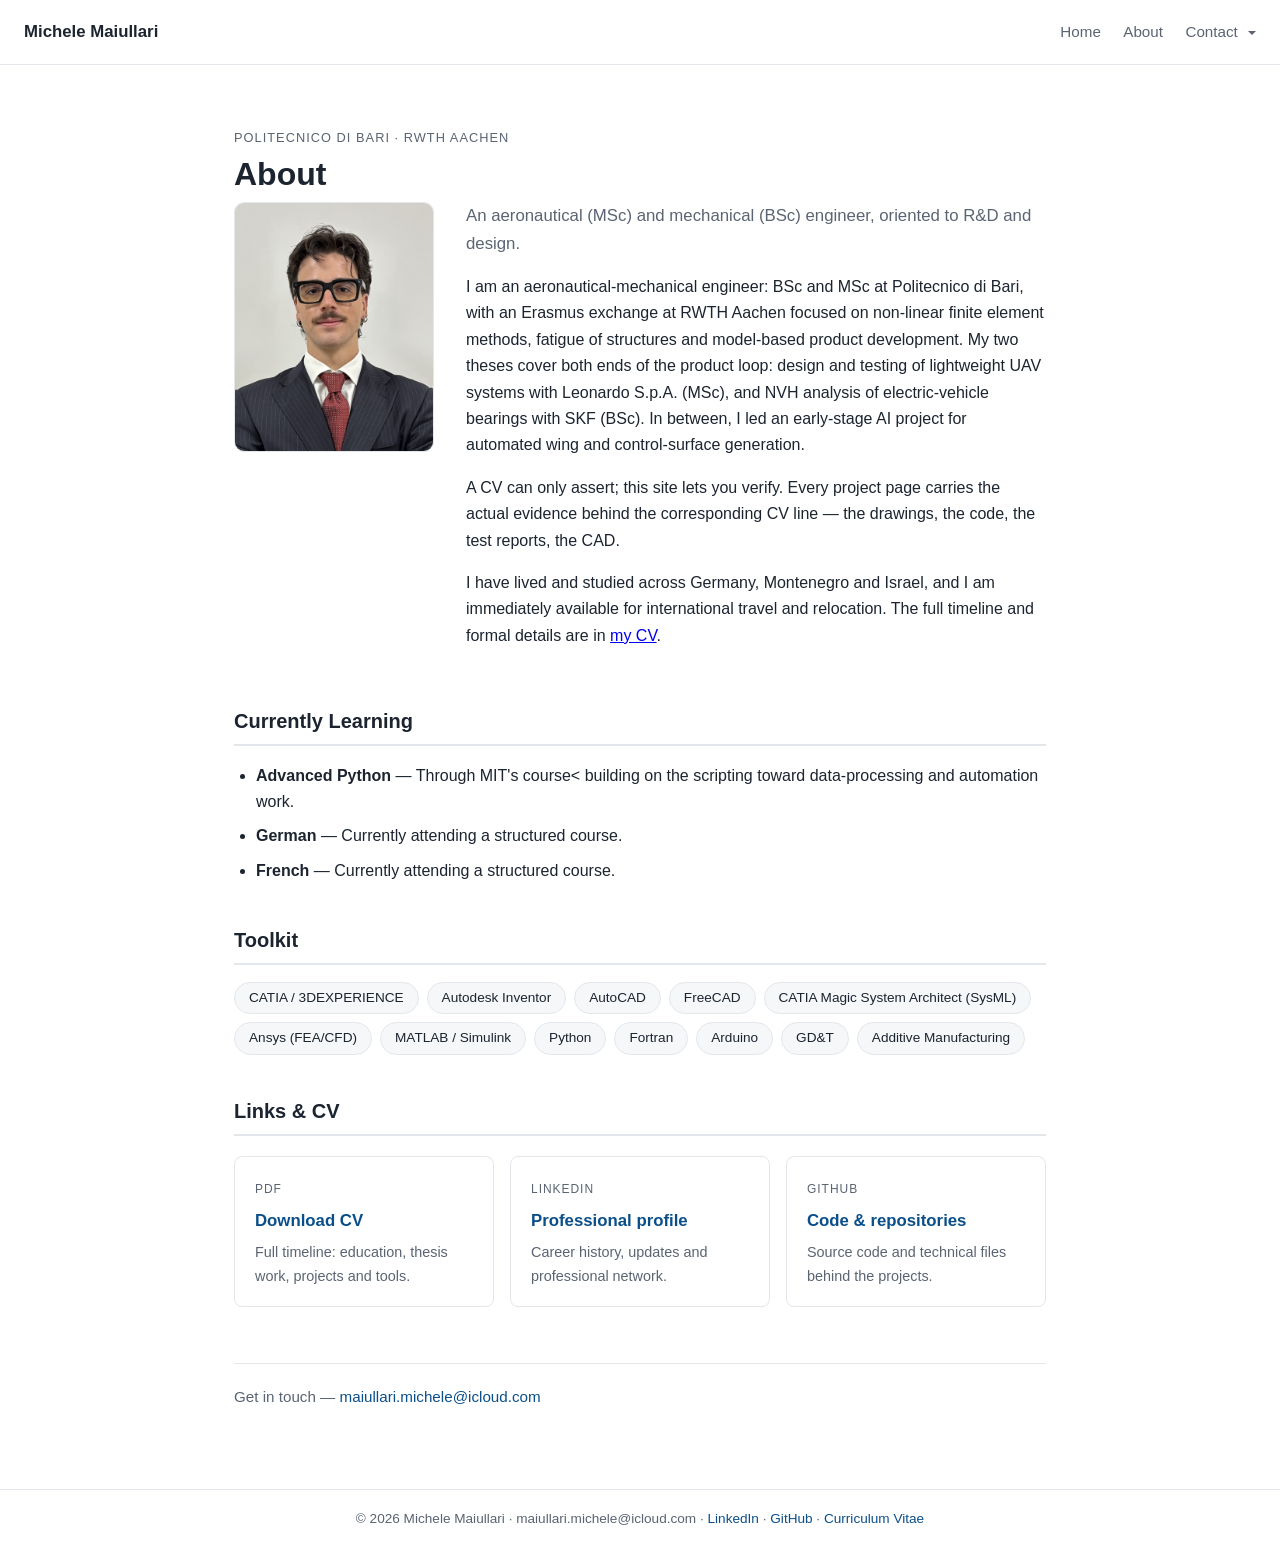
==== commit de7462da: "Update about.html" ====
--- a/about.html
+++ b/about.html
@@ -85,12 +85,20 @@
 <body>
 
   <header class="site-header">
-    <a class="site-title" href="index.html">Michele Maiullari</a>
-        <nav>
-      <a href="index.html">Home</a>
-      <a href="about.html">About</a>
-      <a href="https://www.linkedin.com/in/michelemaiullari/" target="_blank" rel="noopener">LinkedIn</a>
-      <a href="https://github.com/michelemaiullari" target="_blank" rel="noopener">GitHub</a>
+    <a class="site-title" href="../index.html">Michele Maiullari</a>
+    <nav>
+      <a href="../index.html">Home</a>
+      <a href="../about.html">About</a>
+      <div class="nav-contact">
+        <button class="nav-contact-toggle" type="button" aria-expanded="false" aria-controls="contact-menu">
+          Contact
+        </button>
+        <div class="nav-contact-menu" id="contact-menu">
+          <a href="https://www.linkedin.com/in/michelemaiullari/" target="_blank" rel="noopener">LinkedIn</a>
+          <a href="https://github.com/michelemaiullari" target="_blank" rel="noopener">GitHub</a>
+          <a href="mailto:maiullari.michele@icloud.com">Contact me</a>
+        </div>
+      </div>
     </nav>
   </header>
 
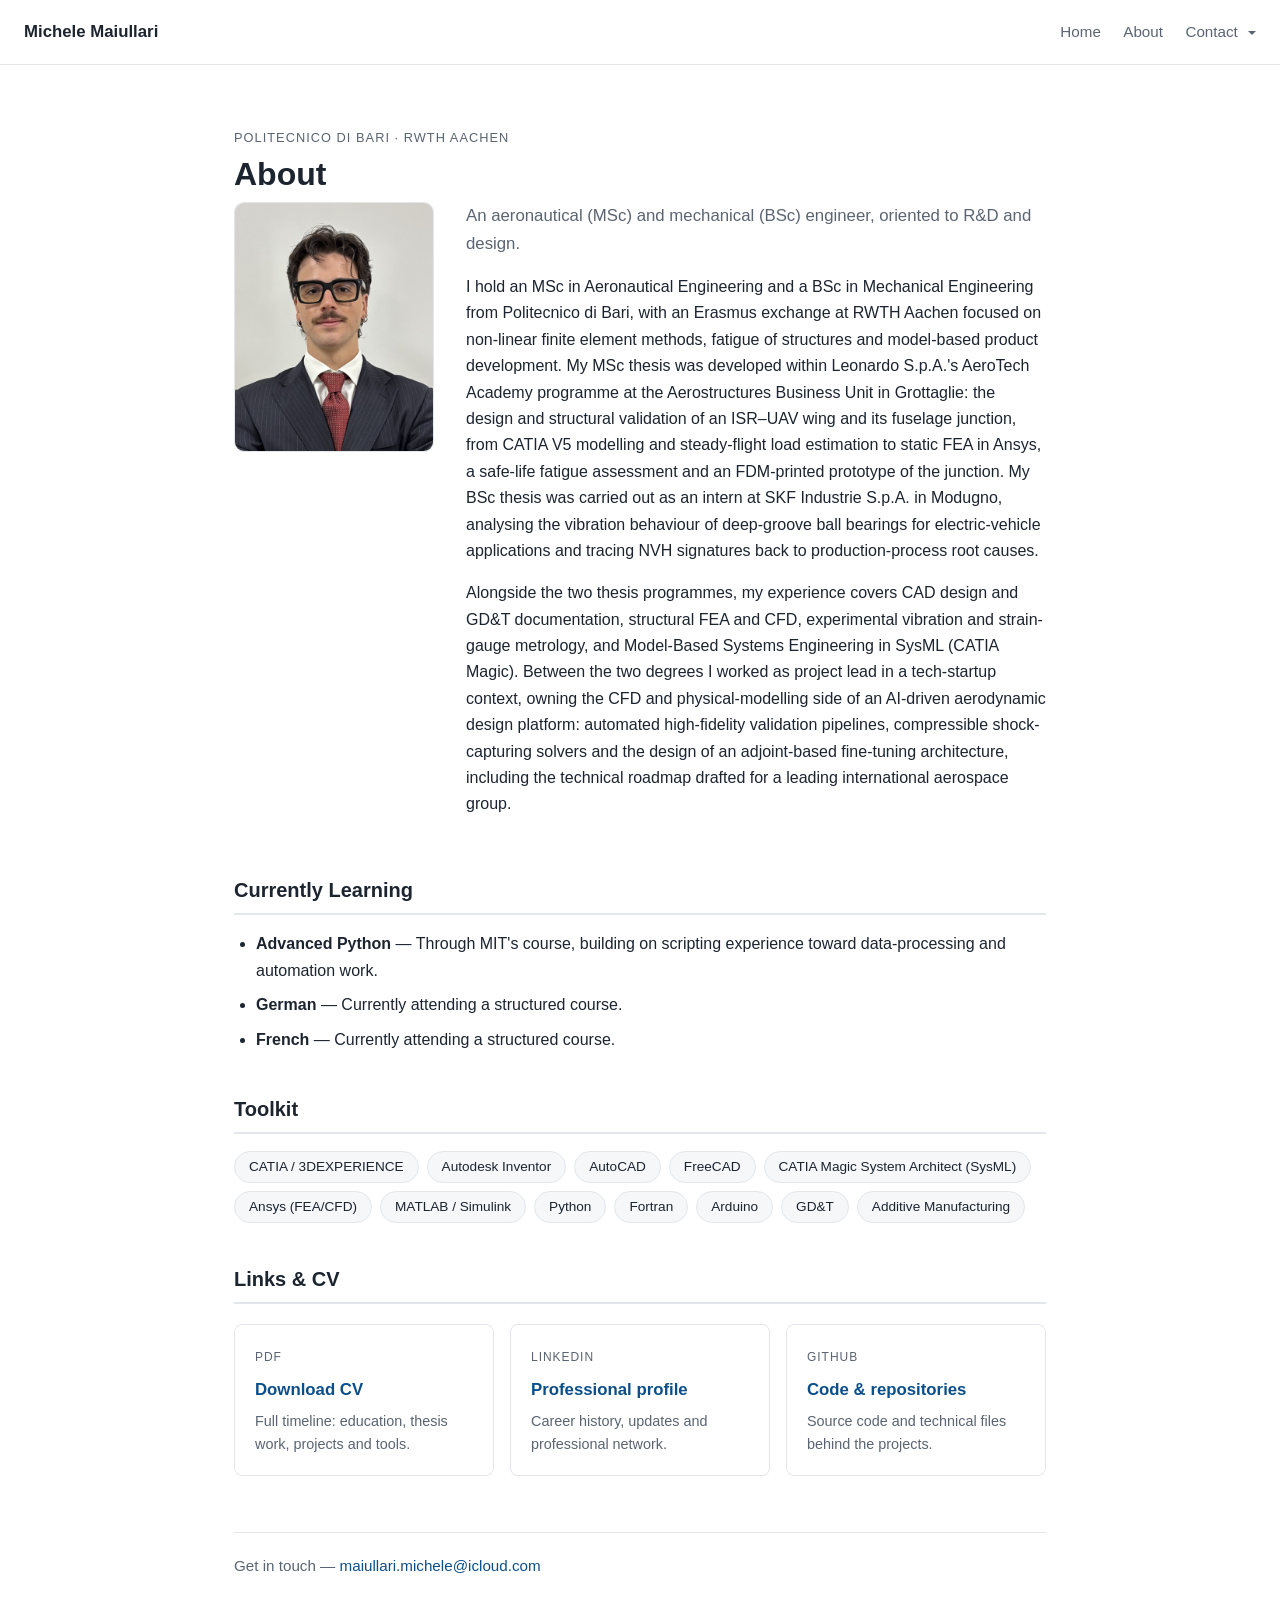
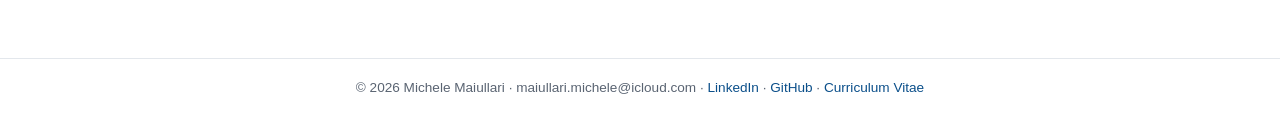
==== commit eba605ba: "Update about.html" ====
--- a/about.html
+++ b/about.html
@@ -85,10 +85,10 @@
 <body>
 
   <header class="site-header">
-    <a class="site-title" href="../index.html">Michele Maiullari</a>
+    <a class="site-title" href="index.html">Michele Maiullari</a>
     <nav>
-      <a href="../index.html">Home</a>
-      <a href="../about.html">About</a>
+      <a href="index.html">Home</a>
+      <a href="about.html">About</a>
       <div class="nav-contact">
         <button class="nav-contact-toggle" type="button" aria-expanded="false" aria-controls="contact-menu">
           Contact
@@ -117,36 +117,44 @@
     </p>
 
     <p>
-      I am an aeronautical-mechanical engineer: BSc and MSc at Politecnico di Bari,
-      with an Erasmus exchange at RWTH Aachen focused on non-linear finite element
-      methods, fatigue of structures and model-based product development. My two
-      theses cover both ends of the product loop: design and testing of lightweight
-      UAV systems with Leonardo S.p.A. (MSc), and NVH analysis of electric-vehicle
-      bearings with SKF (BSc). In between, I led an early-stage AI project for
-      automated wing and control-surface generation.
-    </p>
-
-    <p>
-      A CV can only assert; this site lets you verify. Every project page carries
-      the actual evidence behind the corresponding CV line &mdash; the drawings,
-      the code, the test reports, the CAD.
-    </p>
-
-    <p>
-      I have lived and studied across Germany, Montenegro and Israel, and I am
-      immediately available for international travel and relocation. The full
-      timeline and formal details are in <a href="assets/CV_Michele_Maiullari.pdf" target="_blank" rel="noopener">my CV</a>.
-    </p>
+          I hold an MSc in Aeronautical Engineering and a BSc in Mechanical
+          Engineering from Politecnico di Bari, with an Erasmus exchange at
+          RWTH Aachen focused on non-linear finite element methods, fatigue
+          of structures and model-based product development. My MSc thesis
+          was developed within Leonardo S.p.A.'s AeroTech Academy programme
+          at the Aerostructures Business Unit in Grottaglie: the design and
+          structural validation of an ISR&ndash;UAV wing and its fuselage
+          junction, from CATIA V5 modelling and steady-flight load
+          estimation to static FEA in Ansys, a safe-life fatigue assessment
+          and an FDM-printed prototype of the junction. My BSc thesis was
+          carried out as an intern at SKF Industrie S.p.A. in Modugno,
+          analysing the vibration behaviour of deep-groove ball bearings
+          for electric-vehicle applications and tracing NVH signatures back
+          to production-process root causes.
+        </p>
+
+        <p>
+          Alongside the two thesis programmes, my experience covers CAD
+          design and GD&amp;T documentation, structural FEA and CFD,
+          experimental vibration and strain-gauge metrology, and
+          Model-Based Systems Engineering in SysML (CATIA Magic). Between
+          the two degrees I worked as project lead in a tech-startup
+          context, owning the CFD and physical-modelling side of an
+          AI-driven aerodynamic design platform: automated high-fidelity
+          validation pipelines, compressible shock-capturing solvers and
+          the design of an adjoint-based fine-tuning architecture,
+          including the technical roadmap drafted for a leading
+          international aerospace group.
       </div>
     </div>
 
     <h2>Currently Learning</h2>
-  
+
     <ul>
       <li>
         <strong>Advanced Python</strong> &mdash;
-        Through MIT's course< building on the scripting
-        toward data-processing and automation work.
+        Through MIT's course, building on scripting experience toward
+        data-processing and automation work.
       </li>
       <li>
         <strong>German</strong> &mdash; Currently attending a structured course.
@@ -355,5 +363,38 @@
       });
     })();
   </script>
+  <script>
+  (function () {
+    var box = document.querySelector('.nav-contact');
+    var toggle = document.querySelector('.nav-contact-toggle');
+    if (!box || !toggle) { return; }
+    function setOpen(open) {
+      box.classList.toggle('open', open);
+      toggle.setAttribute('aria-expanded', open ? 'true' : 'false');
+    }
+    toggle.addEventListener('click', function (e) {
+      e.preventDefault();
+      e.stopPropagation();
+      setOpen(!box.classList.contains('open'));
+    });
+    document.addEventListener('click', function (e) {
+      if (!box.contains(e.target)) { setOpen(false); }
+    });
+    document.addEventListener('keydown', function (e) {
+      if (e.key === 'Escape') {
+        setOpen(false);
+        toggle.blur();
+      }
+    });
+    box.addEventListener('focusout', function (e) {
+      if (box.contains(e.relatedTarget)) { return; }
+      setOpen(false);
+    });
+    if (window.matchMedia && window.matchMedia('(hover: hover) and (pointer: fine)').matches) {
+      box.addEventListener('mouseenter', function () { setOpen(true); });
+      box.addEventListener('mouseleave', function () { setOpen(false); });
+    }
+  })();
+  </script>
 </body>
 </html>
